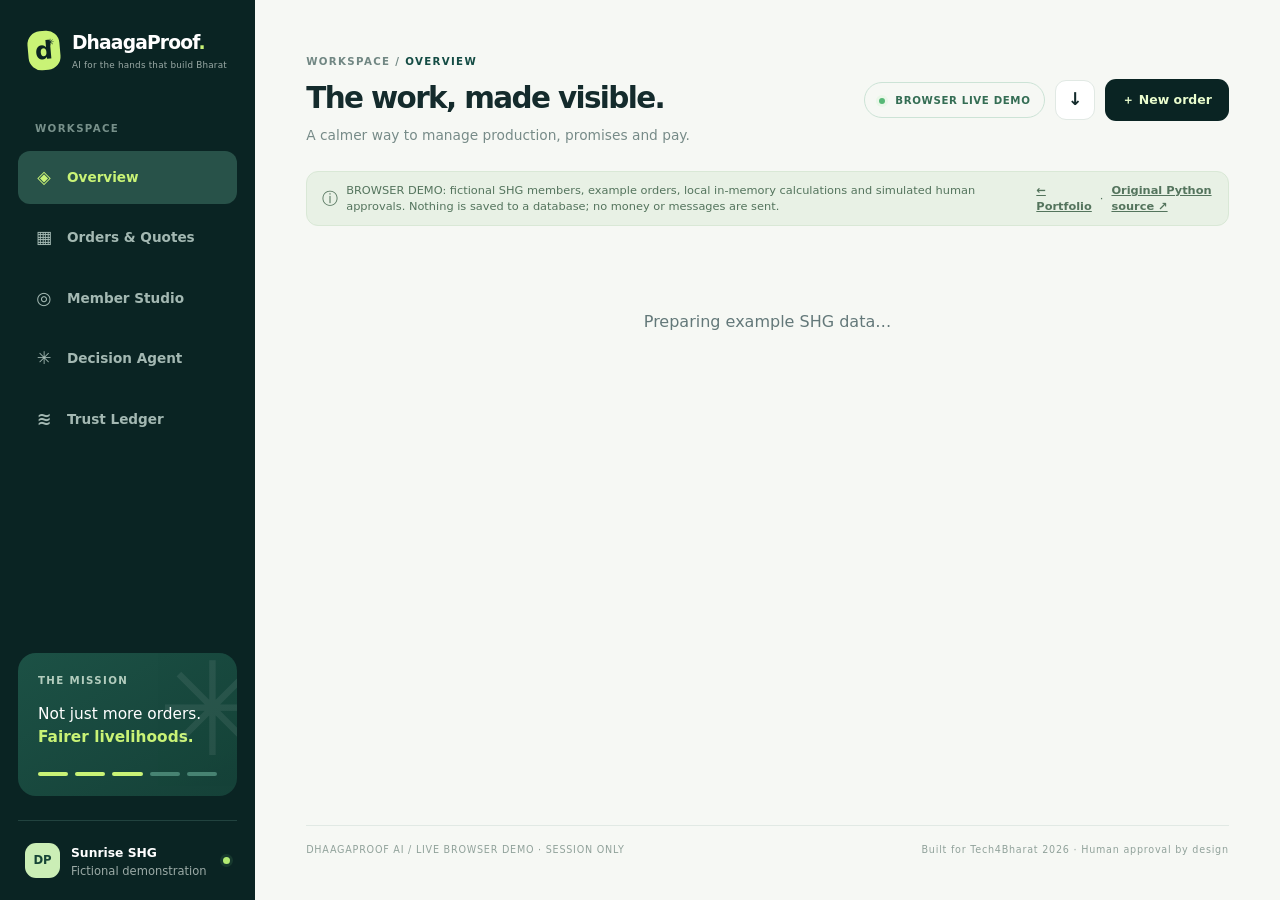
==== dhaagaproof-demo/index.html @ 71cfde30 "Stage authentic DhaagaProof web dashboard for browser simulation: dhaagaproof-demo/index.html" ====
<!doctype html>
<html lang="en">
<head>
  <meta charset="utf-8" />
  <meta name="viewport" content="width=device-width, initial-scale=1" />
  <meta name="theme-color" content="#081c1b" />
  <title>DhaagaProof AI | Fair work. Proven pay.</title>
  <link rel="stylesheet" href="./style.css" />
  <script src="./demo.js" defer></script>
</head>
<body>
  <div class="app-shell">
    <aside class="sidebar">
      <div class="identity"><div class="brand-mark">d<span>✳</span></div><div><strong>DhaagaProof<span class="accent">.</span></strong><small>AI for the hands that build Bharat</small></div></div>
      <div class="caption nav-heading">WORKSPACE</div>
      <nav class="navigation" aria-label="Primary navigation">
        <button class="nav-item active" data-view="overview"><span>◈</span> Overview</button>
        <button class="nav-item" data-view="orders"><span>▦</span> Orders & Quotes</button>
        <button class="nav-item" data-view="workers"><span>◎</span> Member Studio</button>
        <button class="nav-item" data-view="agent"><span>✳</span> Decision Agent</button>
        <button class="nav-item" data-view="ledger"><span>≋</span> Trust Ledger</button>
      </nav>
      <div class="sidebar-bottom">
        <div class="mission-box"><div class="eyebrow">THE MISSION</div><p>Not just more orders.<br><b>Fairer livelihoods.</b></p><div class="progress-ornament"><span></span><span></span><span></span><span></span><span></span></div></div>
        <div class="sidebar-foot"><div class="avatar">DP</div><div><b>Sunrise SHG</b><small>Fictional demonstration</small></div><span class="dot-green"></span></div>
      </div>
    </aside>
    <main class="main-area">
      <header class="topbar">
        <div><span class="breadcrumbs">WORKSPACE / <span id="crumb">OVERVIEW</span></span><h1 id="page-title">The work, made visible.</h1><p id="page-subtitle">A calmer way to manage production, promises and pay.</p></div>
        <div class="top-actions"><span class="pill-status"><span class="dot-green"></span> BROWSER LIVE DEMO</span><a class="icon-btn" href="#" id="export-demo-csv" download="DhaagaProof-ledger.csv" title="Export CSV" aria-label="Download CSV">↓</a><button class="primary-btn" id="new-order-top">＋ New order</button></div>
      </header>
      <div class="demo-disclaimer"><span>ⓘ</span> BROWSER DEMO: fictional SHG members, example orders, local in-memory calculations and simulated human approvals. Nothing is saved to a database; no money or messages are sent. <a href="../#projects" style="text-decoration:underline;font-weight:800;margin-left:8px">← Portfolio</a> · <a href="https://github.com/viveksahu1974/Dhaaga-Proof-AI" target="_blank" rel="noopener noreferrer" style="text-decoration:underline;font-weight:800">Original Python source ↗</a></div>
      <section class="view visible" id="view-overview"><div class="loading">Preparing example SHG data…</div></section>
      <section class="view" id="view-orders"></section>
      <section class="view" id="view-workers"></section>
      <section class="view" id="view-agent"></section>
      <section class="view" id="view-ledger"></section>
      <footer class="footer">DHAAGAPROOF AI / LIVE BROWSER DEMO · SESSION ONLY <span>Built for Tech4Bharat 2026 · Human approval by design</span></footer>
    </main>
  </div>

  <dialog id="order-dialog" class="modal">
    <form id="new-order-form" class="dialog-content">
      <div class="dialog-head"><div><div class="eyebrow">A NEW PROMISE</div><h2>Create a production order</h2><p>Every order starts with clear numbers, not guesswork.</p></div><button type="button" class="close-btn" data-close="order-dialog" aria-label="Close">×</button></div>
      <div class="form-grid">
        <label>Buyer / customer<input name="buyer" required maxlength="100" placeholder="e.g. Saheli Collective" /></label>
        <label>Product name<input name="product" required maxlength="140" placeholder="e.g. Cotton bags" /></label>
        <label>Product category<select name="category"><option value="garments">Garments</option><option value="food">Food products</option><option value="craft">Handmade crafts</option></select></label>
        <label>Quantity (units)<input name="quantity" type="number" required min="1" max="5000" value="180" /></label>
        <label>Buyer price (₹/unit)<input name="buyer_price_per_unit" type="number" min="0" step="0.01" value="160" required /></label>
        <label>Materials (₹/unit)<input name="material_per_unit" type="number" min="0" step="0.01" value="68" required /></label>
        <label>Labour rate (₹/hour)<input name="labour_rate_hour" type="number" min="0" step="0.01" value="75" required /></label>
        <label>Work time (minutes/unit)<input name="minutes_per_unit" type="number" min="1" max="1440" step="0.5" value="25" required /></label>
        <label>Overheads (₹/unit)<input name="overhead_per_unit" type="number" min="0" step="0.01" value="8" required /></label>
        <label>Target profit margin (%)<input name="target_margin_pct" type="number" min="0" max="89" step="1" value="20" required /></label>
        <label>Delivery deadline<input name="due_date" id="new-due" type="date" required /></label>
      </div>
      <div class="dialog-actions"><button type="button" class="secondary-btn" data-close="order-dialog">Cancel</button><button class="primary-btn" type="submit">Create draft order →</button></div>
    </form>
  </dialog>

  <dialog id="plan-dialog" class="modal wide-modal"><div class="dialog-content"><div class="dialog-head"><div><div class="eyebrow">DECISION / HUMAN-IN-THE-LOOP</div><h2>Review fair-work allocation</h2><p>Distribution is a proposal until you approve it.</p></div><button type="button" class="close-btn" data-close="plan-dialog" aria-label="Close">×</button></div><div id="plan-content"></div><div class="dialog-actions"><button type="button" class="secondary-btn" data-close="plan-dialog">Keep as draft</button><button type="button" class="primary-btn" id="approve-plan">✓ Approve assignments</button></div></div></dialog>
  <dialog id="payout-dialog" class="modal wide-modal"><div class="dialog-content"><div class="dialog-head"><div><div class="eyebrow">THE FAIR PAY MOMENT</div><h2>Review payout ledger</h2><p>Approving here NEVER sends money. It only records agreed payables.</p></div><button type="button" class="close-btn" data-close="payout-dialog" aria-label="Close">×</button></div><div id="payout-content"></div><div class="dialog-actions"><button type="button" class="secondary-btn" data-close="payout-dialog">Not yet</button><button type="button" class="primary-btn" id="approve-payout">✓ Group approves ledger</button></div></div></dialog>
  <dialog id="progress-dialog" class="modal"><form id="progress-form" class="dialog-content"><div class="dialog-head"><div><div class="eyebrow">PROOF OF WORK</div><h2>Record production and quality</h2><p id="progress-desc">Add units produced and accepted by human inspection.</p></div><button type="button" class="close-btn" data-close="progress-dialog">×</button></div><input id="progress-assignment-id" type="hidden" /><div class="form-grid"><label>Newly produced units<input type="number" id="produced-increment" min="1" step="1" required value="1" /></label><label>Accepted after review<input type="number" id="accepted-increment" min="0" step="1" required value="1" /></label></div><div class="section-blurb" style="margin-top:17px">Human quality inspection is required. The system never automatically labels a handmade piece defective.</div><div class="dialog-actions"><button type="button" class="secondary-btn" data-close="progress-dialog">Cancel</button><button type="submit" class="primary-btn">✓ Save checked work</button></div></form></dialog>
  <div id="toast" role="status" aria-live="polite"></div>
</body>
</html>
---- dhaagaproof-demo/style.css ----
:root{--ink:#142b2c;--ink2:#637879;--bg:#f6f8f4;--cream:#eef2ed;--deep:#0a2423;--forest:#194e47;--lime:#c9f376;--line:#e1e9e4;--white:#fff;--warning:#f1ab60;--danger:#e9786d;--shadow:0 10px 34px rgba(13,47,43,.055)}
*{box-sizing:border-box}body{margin:0;background:var(--bg);color:var(--ink);font-family:Inter,ui-sans-serif,system-ui,-apple-system,"Segoe UI",Arial,sans-serif;line-height:1.45}button,input,select,textarea{font:inherit}button{cursor:pointer}button:disabled{opacity:.45;cursor:not-allowed}a{color:inherit;text-decoration:none}h1,h2,h3,h4,p{margin:0}h1{font-size:clamp(1.55rem,2.3vw,2.25rem);line-height:1.17;letter-spacing:-.055em}h2{font-size:1.35rem;letter-spacing:-.035em}h3{font-size:1.05rem;letter-spacing:-.035em}small{display:block;font-size:.72rem;color:#9baaa6}.app-shell{min-height:100vh;display:grid;grid-template-columns:255px minmax(0,1fr)}.sidebar{background:var(--deep);color:white;padding:29px 18px 20px;display:flex;flex-direction:column;min-height:100vh}.identity{display:flex;align-items:center;gap:12px;padding:0 10px 49px}.identity strong{font-size:1.17rem;letter-spacing:-.045em}.identity small{white-space:nowrap;font-size:.55rem;margin-top:3px;letter-spacing:.025em}.accent{color:var(--lime)}.brand-mark{height:39px;width:39px;display:grid;place-items:center;border-radius:13px;background:var(--lime);color:var(--deep);font-size:1.55rem;font-weight:900;position:relative;transform:rotate(-5deg)}.brand-mark span{font-size:.58rem;position:absolute;top:5px;right:5px}.caption,.eyebrow,.breadcrumbs{font-size:.64rem;font-weight:800;letter-spacing:.13em}.nav-heading{color:#77908a;padding:0 17px 15px}.navigation{display:grid;gap:7px}.nav-item{color:#a3b8b2;border:0;background:transparent;border-radius:12px;display:flex;align-items:center;gap:13px;padding:14px 16px;text-align:left;font-size:.85rem;font-weight:650;transition:.2s}.nav-item span{width:20px;font-size:1.1rem;text-align:center}.nav-item:hover{background:#143631;color:#e7f5ee}.nav-item.active{background:#285249;color:var(--lime)}.sidebar-bottom{margin-top:auto}.mission-box{border-radius:18px;padding:20px;background:linear-gradient(150deg,#1c5145,#154138);position:relative;overflow:hidden}.mission-box:after{content:'✳';font-size:130px;position:absolute;right:-30px;top:-37px;opacity:.07}.mission-box .eyebrow{color:#b3cdbe}.mission-box p{font-size:.96rem;line-height:1.55;margin-top:15px}.mission-box b{color:var(--lime)}.progress-ornament{display:flex;gap:7px;margin-top:22px}.progress-ornament span{height:4px;flex:1;background:#478473;border-radius:6px}.progress-ornament span:first-child,.progress-ornament span:nth-child(2),.progress-ornament span:nth-child(3){background:var(--lime)}.sidebar-foot{margin-top:24px;border-top:1px solid #22433f;padding:19px 7px 0;display:flex;gap:11px;align-items:center}.sidebar-foot b{font-size:.77rem}.sidebar-foot .dot-green{margin-left:auto}.avatar{display:grid;place-items:center;background:#cbeeb6;color:#164536;font-size:.73rem;font-weight:800;width:35px;height:35px;border-radius:11px}.dot-green{width:7px;height:7px;border-radius:50%;background:#b2eb72;display:inline-block;box-shadow:0 0 0 3px #82e58f1b}.main-area{min-width:0;padding:35px clamp(22px,4vw,65px) 14px;max-width:1650px;width:100%;margin:auto}.topbar{display:flex;align-items:center;justify-content:space-between;gap:24px;margin-bottom:25px}.breadcrumbs{display:block;color:#718783;margin-bottom:12px}.breadcrumbs span{color:#144c44}#page-subtitle{color:#778b88;font-size:.86rem;margin-top:10px}.top-actions{display:flex;align-items:center;gap:10px;white-space:nowrap}.pill-status{border:1px solid #cce3d6;border-radius:100px;color:#346d54;padding:10px 14px;font-size:.64rem;font-weight:800;letter-spacing:.06em}.pill-status .dot-green{width:6px;height:6px;background:#57b877;margin-right:6px}.primary-btn,.secondary-btn,.icon-btn{border:0;border-radius:11px;padding:12px 17px;font-size:.78rem;font-weight:800;display:inline-flex;justify-content:center;align-items:center;gap:8px;transition:transform .18s,box-shadow .18s}.primary-btn{background:var(--deep);color:#eafdce}.primary-btn:hover{transform:translateY(-1px);box-shadow:0 10px 20px #0d393820}.secondary-btn{background:#f0f5f1;color:#26534c;border:1px solid #dce8df}.secondary-btn:hover{background:#e2eee5}.icon-btn{border:1px solid var(--line);background:white;font-size:1.1rem;width:40px;height:40px;padding:0}.demo-disclaimer{display:flex;align-items:center;gap:8px;background:#e8f1e5;color:#54745d;border:1px solid #d9e8d6;border-radius:12px;padding:10px 15px;font-size:.71rem;margin-bottom:24px}.demo-disclaimer span{font-size:1rem}.view{display:none;min-height:60vh}.view.visible{display:block;animation:fadeIn .3s ease}@keyframes fadeIn{from{opacity:.2;transform:translateY(6px)}to{opacity:1;transform:none}}.section-heading{display:flex;justify-content:space-between;align-items:end;gap:15px;margin:27px 0 15px}.section-heading h2{font-size:1.13rem}.section-heading p{color:var(--ink2);font-size:.76rem;margin-top:5px}.section-heading .label{color:#69817c;font-size:.69rem}.stat-grid{display:grid;grid-template-columns:repeat(4,minmax(0,1fr));gap:16px}.card{border:1px solid var(--line);background:var(--white);box-shadow:var(--shadow);border-radius:19px;padding:21px}.stat-card{min-height:147px;position:relative;overflow:hidden}.stat-title{display:flex;align-items:center;justify-content:space-between;font-size:.72rem;color:var(--ink2);font-weight:650}.stat-icon{background:#e8f2e7;border-radius:10px;color:#31705d;width:30px;height:30px;display:grid;place-items:center;font-size:1rem}.stat-val{font-size:2rem;letter-spacing:-.065em;font-weight:750;margin-top:18px;line-height:1.1}.stat-sub{margin-top:9px;color:#83978f;font-size:.69rem}.stat-card.highlight{background:var(--deep);color:#f5ffe8;border:1px solid var(--deep)}.stat-card.highlight .stat-title,.stat-card.highlight .stat-sub{color:#abc5b6}.stat-card.highlight .stat-icon{background:#315950;color:var(--lime)}.split{display:grid;grid-template-columns:minmax(0,1.5fr) minmax(285px,1fr);gap:17px}.orders-list{display:grid;gap:12px}.order-card{padding:19px 20px}.order-top{display:flex;justify-content:space-between;align-items:flex-start;gap:10px}.order-card h3{font-size:.95rem}.meta{color:#80928f;font-size:.73rem;margin-top:5px}.chip{display:inline-flex;gap:5px;align-items:center;border-radius:20px;padding:6px 10px;font-size:.63rem;font-weight:800;white-space:nowrap}.chip.active{background:#e3f3e6;color:#2b7450}.chip.draft{background:#fff2dc;color:#9c6a21}.chip.warn{background:#fff2df;color:#ab6917}.chip.danger{background:#fff0ee;color:#b54e43}.chip.ok{background:#e5f4df;color:#4c8a42}.progress-track{height:7px;background:#edf2ed;border-radius:20px;overflow:hidden;margin:18px 0 10px}.progress-track div{height:100%;background:#346c58;border-radius:20px;transition:width .4s}.rowline{display:flex;justify-content:space-between;align-items:center;gap:10px}.rowline .meta{margin:0}.order-actions{display:flex;gap:8px;margin-top:15px;flex-wrap:wrap}.text-btn{background:none;border:0;color:#1b6655;font-size:.72rem;font-weight:800;padding:6px 0}.text-btn:hover{text-decoration:underline}.small-btn{padding:8px 11px;font-size:.7rem}.risk-card{background:var(--deep);color:white;border:1px solid var(--deep);position:relative;overflow:hidden}.risk-card:after{content:'◈';font-size:180px;position:absolute;right:-40px;bottom:-75px;color:#1a4b42;pointer-events:none}.risk-card .eyebrow{color:#9cbaac}.risk-card h2{font-size:1.6rem;margin-top:22px;color:var(--lime)}.risk-card p{font-size:.78rem;color:#acc2b6;max-width:295px;margin:9px 0 20px}.risk-point{display:flex;align-items:flex-start;gap:10px;padding:11px 0;border-top:1px solid #255048;font-size:.75rem;position:relative;z-index:1}.risk-point b{display:block;color:white;margin-bottom:2px}.risk-point small{color:#a9c1b6}.risk-emoji{font-size:1.1rem;flex-shrink:0}.risk-card .primary-btn{background:var(--lime);color:#17362c;margin-top:15px}.feature-grid{display:grid;grid-template-columns:repeat(3,minmax(0,1fr));gap:14px}.feature{padding:20px;min-height:140px}.feature .glyph{font-size:1.55rem;margin-bottom:16px}.feature h3{font-size:.84rem}.feature p{font-size:.73rem;color:#788d85;margin-top:7px}.footer{font-size:.6rem;color:#91a29b;display:flex;justify-content:space-between;border-top:1px solid var(--line);margin:35px 0 10px;padding-top:17px;letter-spacing:.08em}.table-wrap{overflow:auto;border:1px solid var(--line);border-radius:15px;background:white}.data-table{width:100%;border-collapse:collapse;min-width:610px;font-size:.76rem}.data-table th{text-align:left;background:#f2f6f2;padding:12px 15px;color:#6c847b;font-size:.66rem;font-weight:800;letter-spacing:.055em}.data-table td{padding:13px 15px;border-top:1px solid #eaf0ea;vertical-align:middle}.data-table tr:hover td{background:#fafcf9}.data-table td b{color:#244740}.empty-state{padding:60px 20px;text-align:center;color:var(--ink2)}.order-details{display:grid;grid-template-columns:repeat(4,1fr);gap:12px;margin:20px 0}.mini-metric{background:#f6f9f5;border-radius:12px;padding:12px}.mini-metric small{font-size:.67rem;color:#71877d}.mini-metric b{display:block;font-size:1.1rem;margin-top:5px}.quote-band{background:#e8f2e9;padding:18px;border-radius:14px;display:flex;justify-content:space-between;align-items:center;gap:15px;margin-top:14px;flex-wrap:wrap}.quote-band b{font-size:1.28rem}.quote-band .soft{color:#527c61;font-size:.72rem}.user-note{font-size:.73rem;color:#697e75;line-height:1.65}.worker-grid{display:grid;grid-template-columns:repeat(3,minmax(0,1fr));gap:14px}.worker-card .worker-top{display:flex;align-items:center;gap:11px}.worker-avatar{height:40px;width:40px;display:grid;place-items:center;border-radius:13px;background:#e5eedc;color:#2d634e;font-weight:900}.worker-card h3{font-size:.9rem}.member-facts{display:grid;grid-template-columns:repeat(2,1fr);gap:10px;margin:16px 0}.member-facts div{border-radius:10px;background:#f4f8f3;padding:11px}.member-facts b{display:block;font-size:.89rem}.member-facts small{margin-top:3px;font-size:.65rem}.toggle-label{display:flex;justify-content:space-between;align-items:center;font-size:.72rem;color:var(--ink2)}.toggle-label input{width:17px;height:17px;accent-color:#1c6550}.agent-layout{display:grid;grid-template-columns:minmax(0,1.15fr) minmax(260px,.85fr);gap:17px}.select-row{display:flex;gap:10px;align-items:center;flex-wrap:wrap}.select-row select{min-width:210px}.panel-heading{font-size:.69rem;letter-spacing:.09em;font-weight:800;color:#729083;margin-bottom:12px}.timeline{display:grid;gap:11px}.agent-step{display:flex;align-items:flex-start;gap:12px}.step-num{background:#e2f1dd;color:#285d46;border-radius:10px;min-width:32px;height:32px;display:grid;place-items:center;font-weight:800;font-size:.73rem}.agent-step b{font-size:.81rem}.agent-step p{color:#7b9087;font-size:.73rem;margin-top:4px}.agent-output{margin-top:18px;border-radius:13px;background:#f1f6ef;padding:15px}.agent-output pre{white-space:pre-wrap;overflow-wrap:anywhere;font:inherit;font-size:.74rem;line-height:1.65}.agent-actions{display:grid;gap:10px;margin-top:12px}.action-row{border:1px solid #dce8de;border-radius:12px;padding:14px;background:white}.action-row b{font-size:.8rem}.action-row p{font-size:.74rem;color:#80938b;margin-top:6px}.question-box{width:100%;min-height:110px;resize:vertical;line-height:1.55}.answer-box{background:#ecf4ea;border:1px solid #d4e9d3;border-radius:12px;padding:17px;color:#2b5346;margin-top:18px;font-size:.8rem;white-space:pre-wrap;line-height:1.75}.mode-chip{font-size:.65rem;color:#5f8668;font-weight:750}.voice-row{display:flex;justify-content:space-between;align-items:center;margin-top:13px;gap:7px;flex-wrap:wrap}.voice-row .secondary-btn{padding:9px 11px}.audit-item{display:flex;gap:12px;border-bottom:1px solid #edf0eb;padding:15px 0}.audit-item:last-child{border:0}.audit-item .symbol{width:32px;height:32px;display:grid;place-items:center;background:#e8f2e7;border-radius:9px;color:#265f4b}.audit-item b{font-size:.77rem}.audit-item p{color:#8a9c91;font-size:.67rem;margin-top:4px;max-width:100%;overflow-wrap:anywhere}.hash-text{font-family:ui-monospace,monospace;color:#829b88;letter-spacing:0;font-size:.62rem}.integrity-box{display:flex;align-items:center;gap:13px;padding:23px;border:1px solid #d5e5d2;background:#eff7ed;border-radius:16px}.integrity-box strong{font-size:1.14rem}.integrity-box p{font-size:.77rem;color:#6a806d;margin-top:5px}.integrity-icon{font-size:2rem}.modal{border:0;max-height:92vh;max-width:590px;width:calc(100% - 20px);border-radius:20px;padding:0;box-shadow:0 30px 100px #001e1b55}.wide-modal{max-width:810px}.modal::backdrop{background:rgba(2,24,21,.7);backdrop-filter:blur(3px)}.dialog-content{padding:27px}.dialog-head{display:flex;justify-content:space-between;align-items:flex-start;margin-bottom:19px}.dialog-head h2{margin-top:8px}.dialog-head p{font-size:.76rem;margin-top:7px;color:#7c9489}.close-btn{border:0;background:#f0f3ee;color:#6c7e76;font-size:1.4rem;border-radius:9px;width:34px;height:34px}.form-grid{display:grid;grid-template-columns:repeat(2,minmax(0,1fr));gap:12px}.form-grid label{font-size:.73rem;font-weight:750;color:#466057}.form-grid input,.form-grid select,select,.question-box{display:block;width:100%;padding:11px 12px;border:1px solid #d5e2d8;border-radius:10px;background:#fff;outline:0;color:var(--ink);margin-top:6px;font-size:.78rem}.form-grid input:focus,.form-grid select:focus,select:focus,.question-box:focus{border-color:#82bc9a;box-shadow:0 0 0 3px #bde5cb55}.dialog-actions{display:flex;justify-content:flex-end;gap:10px;margin-top:22px;padding-top:17px;border-top:1px solid var(--line)}#toast{position:fixed;right:24px;bottom:25px;border-radius:13px;background:#193c33;color:#f1fae9;box-shadow:0 8px 25px #0003;padding:13px 20px;font-size:.79rem;max-width:375px;opacity:0;pointer-events:none;transform:translateY(12px);transition:.2s;z-index:50}#toast.show{opacity:1;transform:none}.section-blurb{background:#eaf1e9;border:1px solid #d9e5d9;border-radius:14px;padding:17px;margin-bottom:20px;color:#446957;font-size:.79rem}.loading{padding:60px;color:var(--ink2);text-align:center}.bar-pair{display:flex;gap:8px;align-items:center}.allocation-bar{height:8px;border-radius:99px;background:#edf4ea;min-width:100px;flex:1;overflow:hidden}.allocation-bar span{display:block;height:100%;background:#7bab80;border-radius:99px}.risk-list{display:grid;gap:9px;margin-top:13px}.alert-row{padding:12px;border-radius:10px;background:#f9f6ed;border:1px solid #efe7d7;font-size:.75rem}.alert-row.critical{background:#fff0ee;border-color:#f2d4d0}.alert-row.ok{background:#f0f6ea;border-color:#dce8d4}.alert-row b{display:block;margin-bottom:3px}.alert-row small{color:#7f8d80}.small-muted{font-size:.66rem;color:#8a9b91}.pill{background:#e7f3e5;border-radius:99px;color:#357257;font-weight:800;padding:6px 10px;font-size:.64rem}.codefont{font-family:ui-monospace,monospace;font-size:.7rem}
@media(max-width:1200px){.stat-grid{grid-template-columns:repeat(2,1fr)}.worker-grid{grid-template-columns:repeat(2,1fr)}}
@media(max-width:950px){.app-shell{grid-template-columns:1fr}.sidebar{min-height:0;padding:13px 16px;display:flex;flex-direction:row;align-items:center;gap:20px;overflow-x:auto}.sidebar .identity{padding:0;flex-shrink:0}.sidebar .nav-heading,.sidebar-bottom{display:none}.navigation{display:flex;white-space:nowrap;gap:4px}.navigation .nav-item{padding:10px}.main-area{padding:24px}.split,.agent-layout{grid-template-columns:1fr}.feature-grid{grid-template-columns:repeat(3,1fr)}}
@media(max-width:670px){.topbar{flex-direction:column;align-items:flex-start}.top-actions{width:100%;justify-content:space-between}.stat-grid,.worker-grid,.feature-grid{grid-template-columns:1fr 1fr}.form-grid{grid-template-columns:1fr}.order-details{grid-template-columns:1fr 1fr}.footer{display:block}.footer span{display:block;margin-top:5px}.stat-val{font-size:1.8rem}.section-heading{align-items:flex-start}}
@media(max-width:460px){.feature-grid,.worker-grid{grid-template-columns:1fr}.main-area{padding:17px}.card{padding:17px}.sidebar{gap:13px}.identity small{display:none}.nav-item{font-size:0}.nav-item span{font-size:1.15rem}}
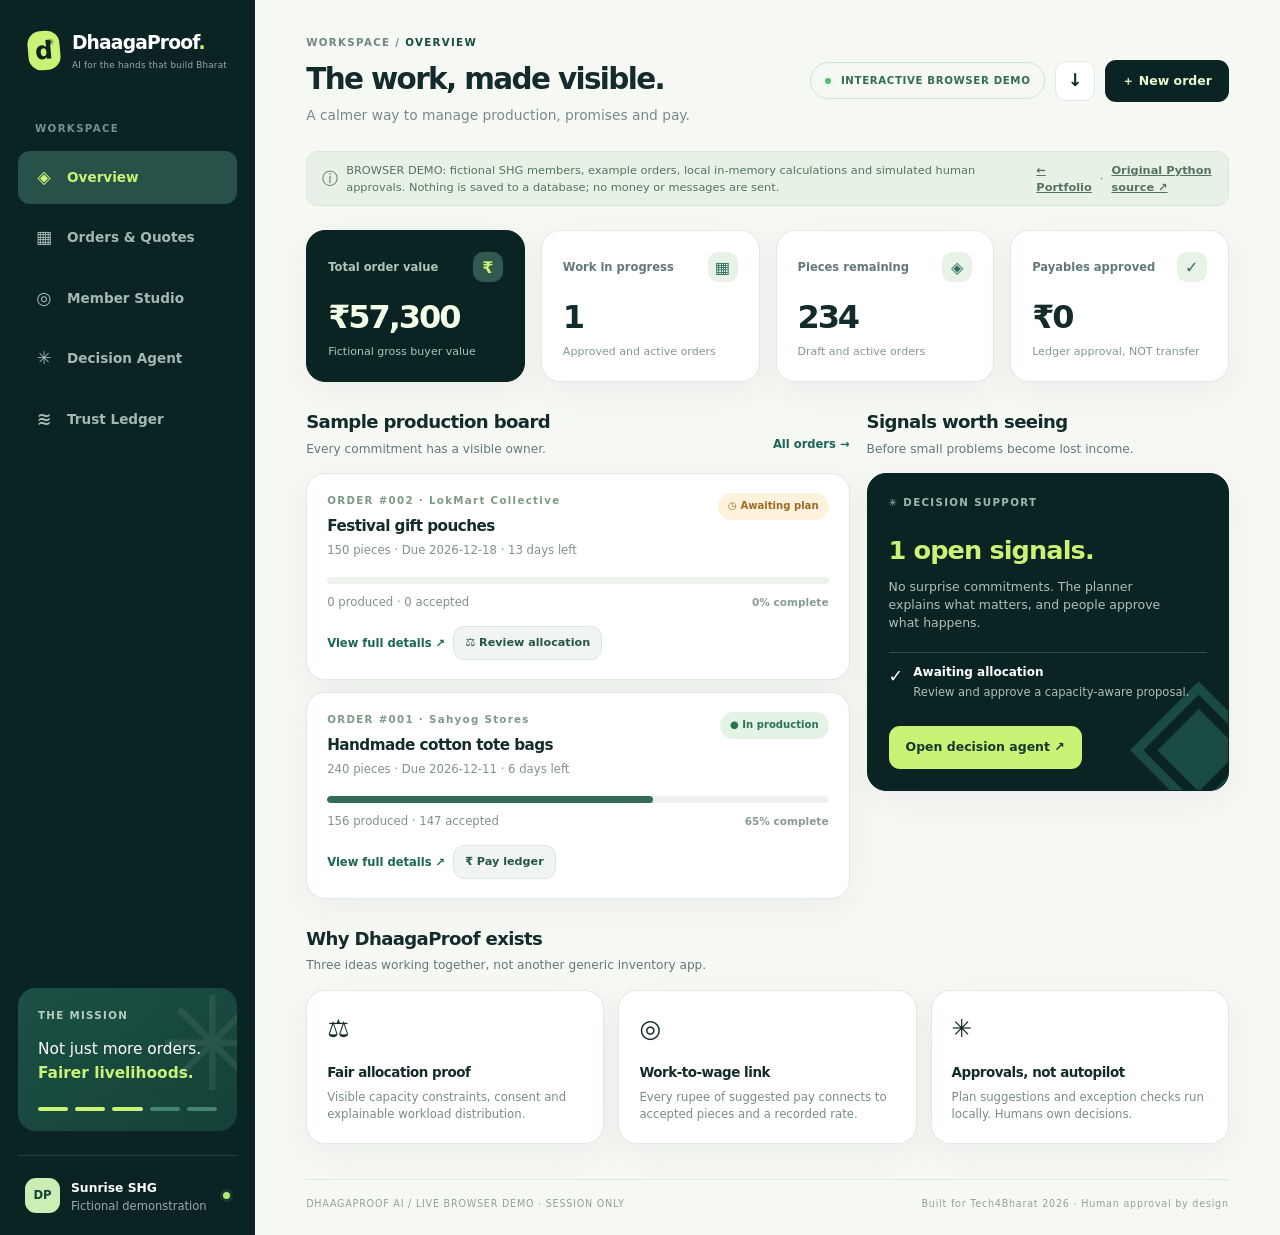
==== commit c0626ab8: "Connect original DhaagaProof UI to session-only local mock API on GitHub Pages" ====
--- a/dhaagaproof-demo/index.html
+++ b/dhaagaproof-demo/index.html
@@ -4,9 +4,10 @@
   <meta charset="utf-8" />
   <meta name="viewport" content="width=device-width, initial-scale=1" />
   <meta name="theme-color" content="#081c1b" />
+  <meta name="description" content="Interactive DhaagaProof AI SHG order, fair allocation and wage-ledger simulation by Vivek Sahu. Original Python backend and SQLite are not hosted." />
   <title>DhaagaProof AI | Fair work. Proven pay.</title>
   <link rel="stylesheet" href="./style.css" />
-  <script src="./demo.js" defer></script>
+  <script src="./mock-api.js"></script><script src="./app.js" defer></script>
 </head>
 <body>
   <div class="app-shell">
@@ -28,7 +29,7 @@
     <main class="main-area">
       <header class="topbar">
         <div><span class="breadcrumbs">WORKSPACE / <span id="crumb">OVERVIEW</span></span><h1 id="page-title">The work, made visible.</h1><p id="page-subtitle">A calmer way to manage production, promises and pay.</p></div>
-        <div class="top-actions"><span class="pill-status"><span class="dot-green"></span> BROWSER LIVE DEMO</span><a class="icon-btn" href="#" id="export-demo-csv" download="DhaagaProof-ledger.csv" title="Export CSV" aria-label="Download CSV">↓</a><button class="primary-btn" id="new-order-top">＋ New order</button></div>
+        <div class="top-actions"><span class="pill-status"><span class="dot-green"></span> INTERACTIVE BROWSER DEMO</span><a class="icon-btn" href="#" id="export-demo-csv" download="DhaagaProof-ledger.csv" title="Export CSV" aria-label="Download CSV">↓</a><button class="primary-btn" id="new-order-top">＋ New order</button></div>
       </header>
       <div class="demo-disclaimer"><span>ⓘ</span> BROWSER DEMO: fictional SHG members, example orders, local in-memory calculations and simulated human approvals. Nothing is saved to a database; no money or messages are sent. <a href="../#projects" style="text-decoration:underline;font-weight:800;margin-left:8px">← Portfolio</a> · <a href="https://github.com/viveksahu1974/Dhaaga-Proof-AI" target="_blank" rel="noopener noreferrer" style="text-decoration:underline;font-weight:800">Original Python source ↗</a></div>
       <section class="view visible" id="view-overview"><div class="loading">Preparing example SHG data…</div></section>
